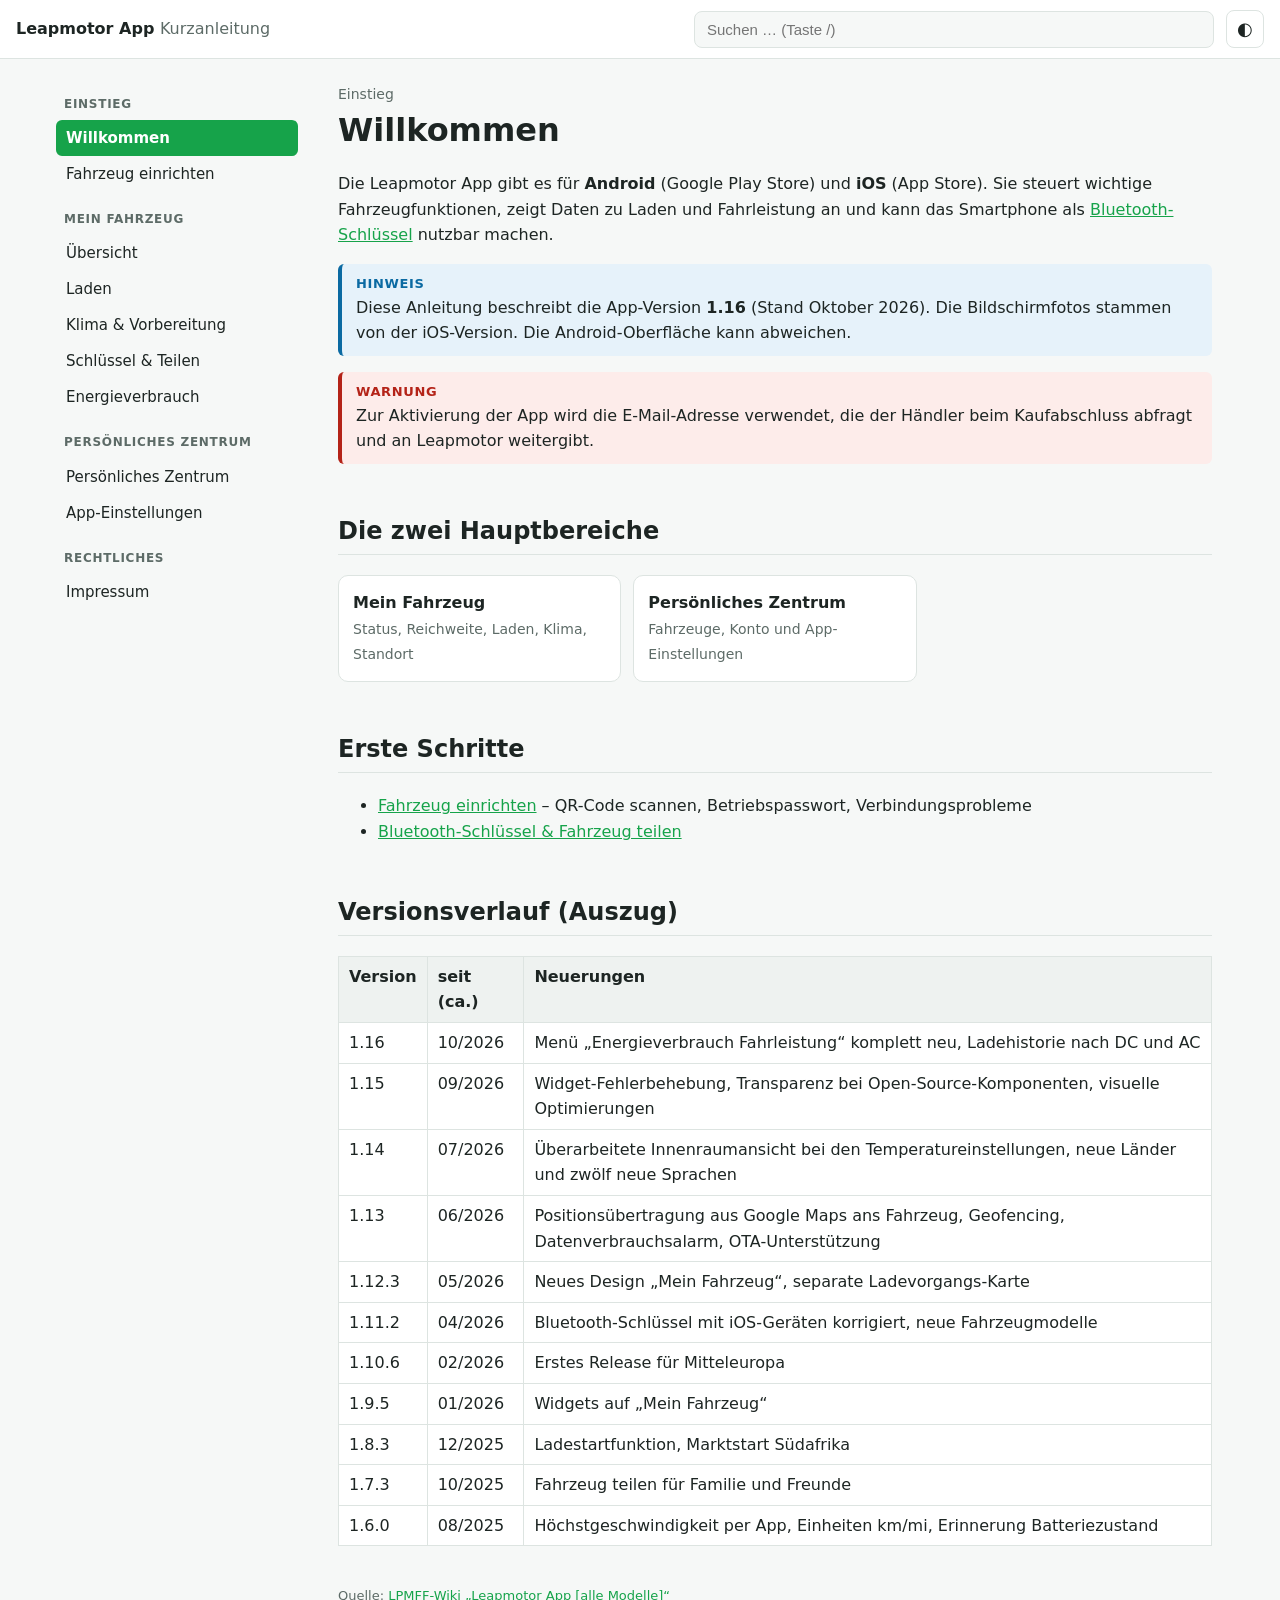
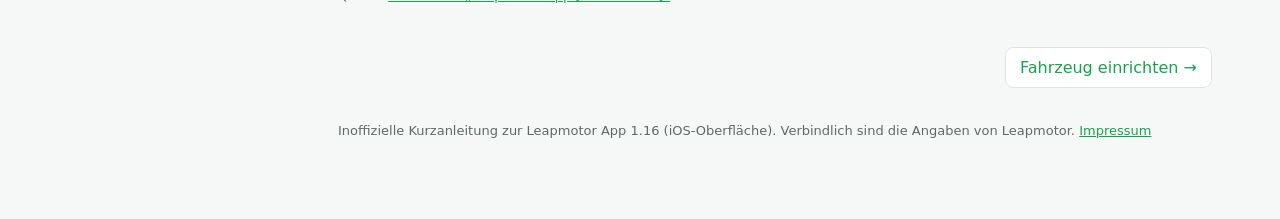
==== manual_app/index.html @ 30ea06e4 "App-Dokumentation erstellt" ====
<!DOCTYPE html>
<html lang="de">
<head>
  <meta charset="utf-8">
  <meta name="viewport" content="width=device-width, initial-scale=1">
  <title>Leapmotor App – Kurzanleitung (Wiki)</title>
  <link rel="stylesheet" href="assets/style.css">
</head>
<body>
  <header class="topbar">
    <button id="menu-toggle" class="icon-btn" aria-label="Menü öffnen" aria-expanded="false">☰</button>
    <a class="brand" href="#/start">Leapmotor App <span>Kurzanleitung</span></a>
    <div class="search">
      <input id="search" type="search" placeholder="Suchen … (Taste /)" autocomplete="off" aria-label="Suche">
      <ul id="results" class="results" hidden></ul>
    </div>
    <button id="theme-toggle" class="icon-btn" aria-label="Hell/Dunkel umschalten">◐</button>
  </header>
  <div class="layout">
    <nav id="nav" class="nav" aria-label="Menü"></nav>
    <main id="content" class="content" tabindex="-1"></main>
  </div>
  <script src="assets/content/core.js"></script>
  <script src="assets/content/articles/start.js"></script>
  <script src="assets/content/articles/einrichtung.js"></script>
  <script src="assets/content/articles/fahrzeug.js"></script>
  <script src="assets/content/articles/laden.js"></script>
  <script src="assets/content/articles/klima.js"></script>
  <script src="assets/content/articles/schluessel.js"></script>
  <script src="assets/content/articles/energie.js"></script>
  <script src="assets/content/articles/zentrum.js"></script>
  <script src="assets/content/articles/einstellungen.js"></script>
  <script src="assets/content/articles/impressum.js"></script>
  <script src="assets/content/menu.js"></script>
  <script src="assets/app.js"></script>
</body>
</html>
---- manual_app/assets/style.css ----
:root {
  --bg: #f6f8f7; --panel: #fff; --text: #1d2523; --muted: #5d6b67; --line: #dde4e1;
  --accent: #16a34a; --accent-soft: #e4f5ea; --code: #eef2f0;
  --warn: #b42318; --warn-bg: #fdecea; --caution: #b45309; --caution-bg: #fff4e0;
  --info: #0b6aa2; --info-bg: #e6f2fa; --tip: #15803d; --tip-bg: #e4f5ea;
}
:root[data-theme="dark"] {
  --bg: #121715; --panel: #1b2220; --text: #e6ecea; --muted: #9aa9a4; --line: #2b3633;
  --accent: #4ade80; --accent-soft: #1d3a2a; --code: #26302d;
  --warn: #ff8a80; --warn-bg: #3a1e1c; --caution: #fbbf5a; --caution-bg: #38290f;
  --info: #7cc4ee; --info-bg: #14293a; --tip: #86efac; --tip-bg: #1d3a2a;
}
* { box-sizing: border-box; }
html { scroll-padding-top: 70px; }
body { margin: 0; background: var(--bg); color: var(--text); font: 16px/1.6 system-ui, -apple-system, "Segoe UI", Roboto, sans-serif; }
a { color: var(--accent); }
.topbar { position: sticky; top: 0; z-index: 20; display: flex; align-items: center; gap: 12px; padding: 10px 16px; background: var(--panel); border-bottom: 1px solid var(--line); }
.brand { font-weight: 700; color: var(--text); text-decoration: none; white-space: nowrap; }
.brand span { color: var(--muted); font-weight: 400; }
.icon-btn { background: none; border: 1px solid var(--line); color: var(--text); border-radius: 8px; width: 38px; height: 38px; font-size: 18px; cursor: pointer; }
#menu-toggle { display: none; }
.search { position: relative; flex: 1; max-width: 520px; margin-left: auto; }
.search input { width: 100%; padding: 9px 12px; border: 1px solid var(--line); border-radius: 8px; background: var(--bg); color: var(--text); font-size: 15px; }
.results { position: absolute; left: 0; right: 0; top: 44px; margin: 0; padding: 4px; list-style: none; background: var(--panel); border: 1px solid var(--line); border-radius: 10px; box-shadow: 0 8px 24px rgba(0,0,0,.18); max-height: 70vh; overflow: auto; }
.results a { display: block; padding: 8px 10px; border-radius: 6px; color: var(--text); text-decoration: none; }
.results li.active a, .results a:hover { background: var(--accent-soft); }
.results strong { display: block; }
.results small { color: var(--muted); }
.results .none { padding: 10px; color: var(--muted); }
mark { background: #fde68a; color: #000; border-radius: 3px; padding: 0 1px; }
.layout { display: flex; align-items: flex-start; max-width: 1200px; margin: 0 auto; }
.nav { position: sticky; top: 61px; width: 270px; flex: none; max-height: calc(100vh - 61px); overflow: auto; padding: 16px 12px 32px 16px; }
.nav h3 { margin: 18px 8px 6px; font-size: 12px; letter-spacing: .06em; text-transform: uppercase; color: var(--muted); }
.nav a { display: block; padding: 6px 10px; border-radius: 6px; color: var(--text); text-decoration: none; font-size: 15px; }
.nav a:hover { background: var(--accent-soft); }
.nav a.current { background: var(--accent); color: #fff; font-weight: 600; }
.content { flex: 1; min-width: 0; padding: 24px 28px 64px; outline: none; }
.content h1 { margin-top: 0; font-size: 2rem; line-height: 1.2; }
.content h2 { margin-top: 2em; padding-bottom: 4px; border-bottom: 1px solid var(--line); }
.crumb { color: var(--muted); font-size: 14px; margin-bottom: 6px; }
.lead { font-size: 1.1rem; color: var(--muted); }
figure { margin: 16px 0; }
figure img { max-width: 100%; max-height: 560px; border: 1px solid var(--line); border-radius: 10px; display: block; cursor: zoom-in; }
figcaption { font-size: 14px; color: var(--muted); margin-top: 4px; }
.callout { border-left: 4px solid; border-radius: 6px; padding: 10px 14px; margin: 16px 0; }
.callout b:first-child { display: block; font-size: 13px; text-transform: uppercase; letter-spacing: .05em; }
.callout.warn { background: var(--warn-bg); border-color: var(--warn); } .callout.warn b:first-child { color: var(--warn); }
.callout.caution { background: var(--caution-bg); border-color: var(--caution); } .callout.caution b:first-child { color: var(--caution); }
.callout.info { background: var(--info-bg); border-color: var(--info); } .callout.info b:first-child { color: var(--info); }
.callout.tip { background: var(--tip-bg); border-color: var(--tip); } .callout.tip b:first-child { color: var(--tip); }
.menu-path { font-family: ui-monospace, Menlo, monospace; font-size: .9em; background: var(--code); padding: 2px 7px; border-radius: 6px; white-space: nowrap; }
table { border-collapse: collapse; width: 100%; margin: 16px 0; background: var(--panel); }
th, td { border: 1px solid var(--line); padding: 7px 10px; text-align: left; vertical-align: top; }
th { background: var(--code); }
.cards { display: grid; grid-template-columns: repeat(auto-fill, minmax(220px, 1fr)); gap: 12px; margin: 16px 0; }
.card { display: block; padding: 14px; background: var(--panel); border: 1px solid var(--line); border-radius: 10px; color: var(--text); text-decoration: none; }
.card:hover { border-color: var(--accent); }
.card strong { display: block; } .card span { color: var(--muted); font-size: 14px; }
.pager { display: flex; justify-content: space-between; gap: 12px; margin-top: 48px; }
.pager a { padding: 10px 14px; border: 1px solid var(--line); border-radius: 8px; background: var(--panel); text-decoration: none; }
.footer-note { margin-top: 40px; font-size: 13px; color: var(--muted); }
.lightbox { position: fixed; inset: 0; background: rgba(0,0,0,.85); display: flex; align-items: center; justify-content: center; z-index: 50; cursor: zoom-out; }
.lightbox img { max-width: 96vw; max-height: 96vh; border-radius: 8px; }
@media (max-width: 820px) {
  #menu-toggle { display: block; }
  .brand span { display: none; }
  .nav { position: fixed; top: 61px; left: 0; bottom: 0; z-index: 15; background: var(--panel); border-right: 1px solid var(--line); transform: translateX(-100%); transition: transform .2s; max-height: none; }
  body.menu-open .nav { transform: none; }
  .content { padding: 18px 16px 48px; }
}
@media print { .topbar, .nav, .pager { display: none; } .content { padding: 0; } }
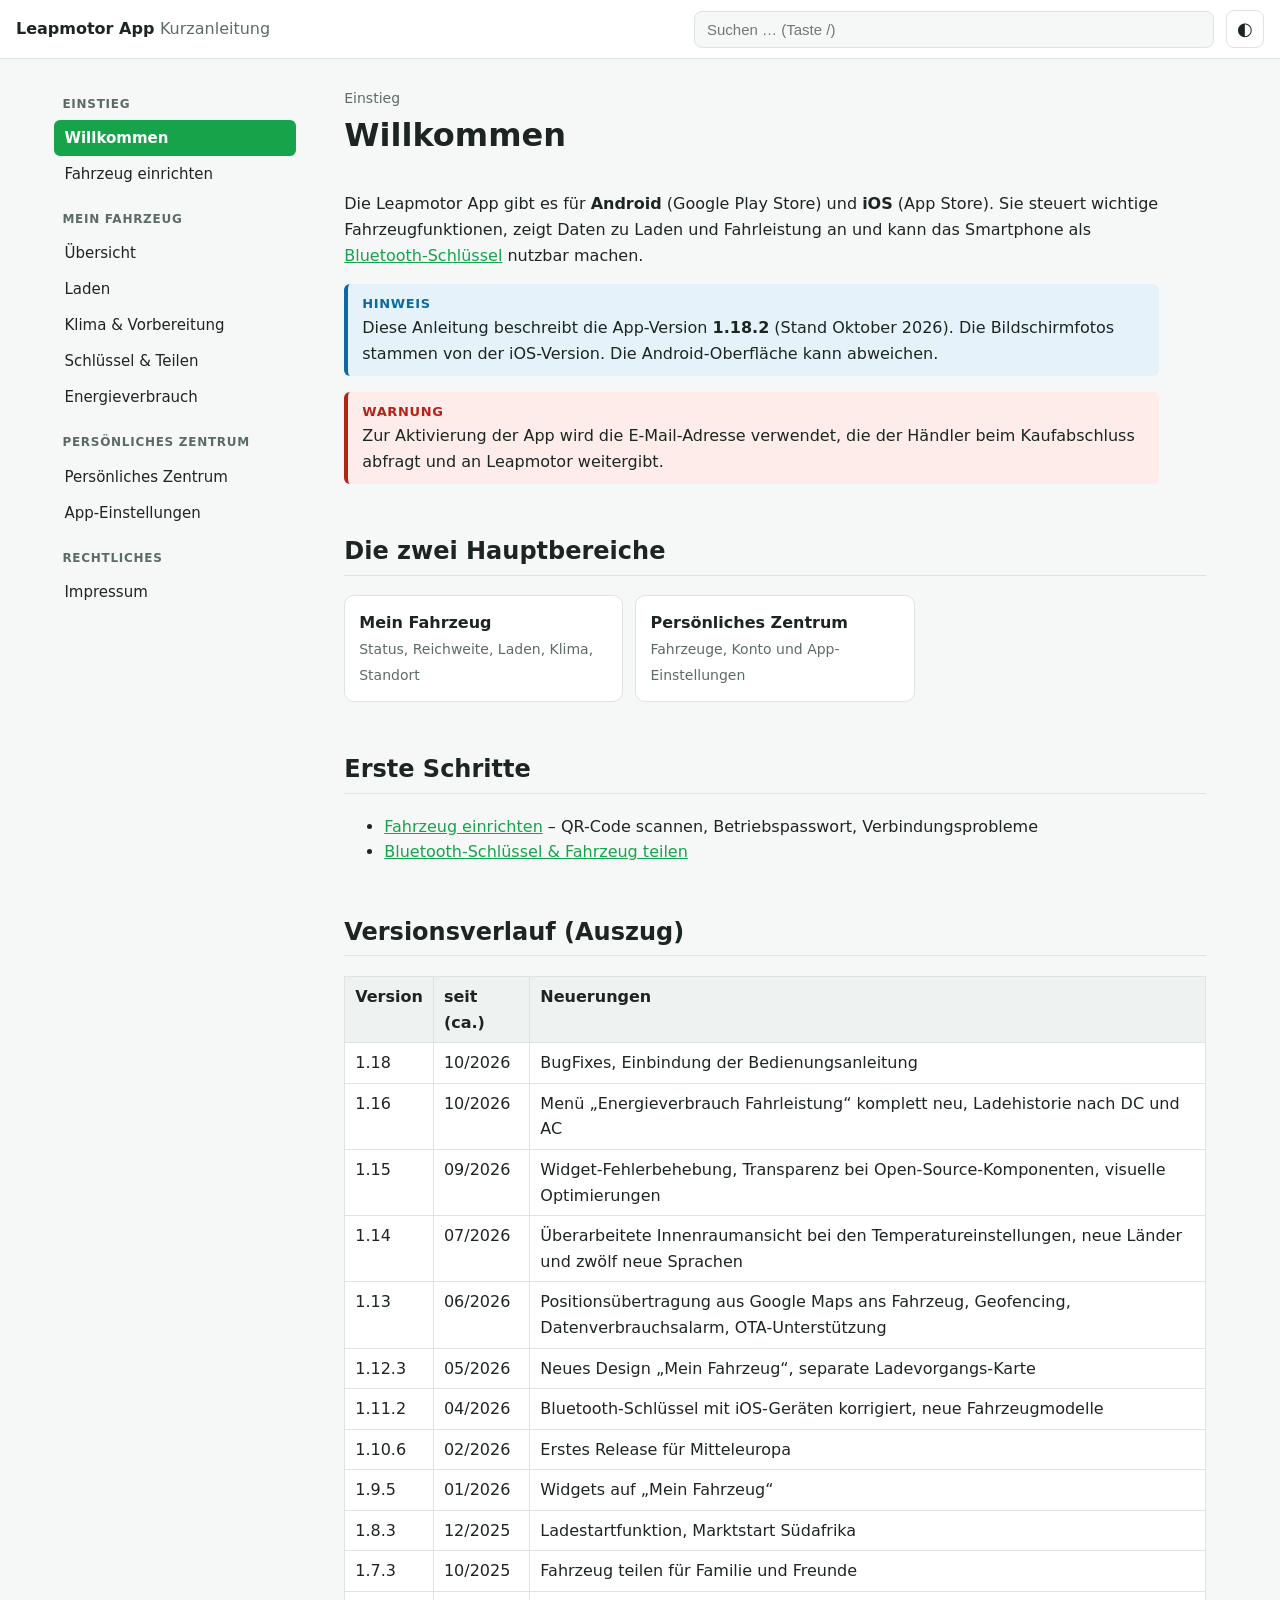
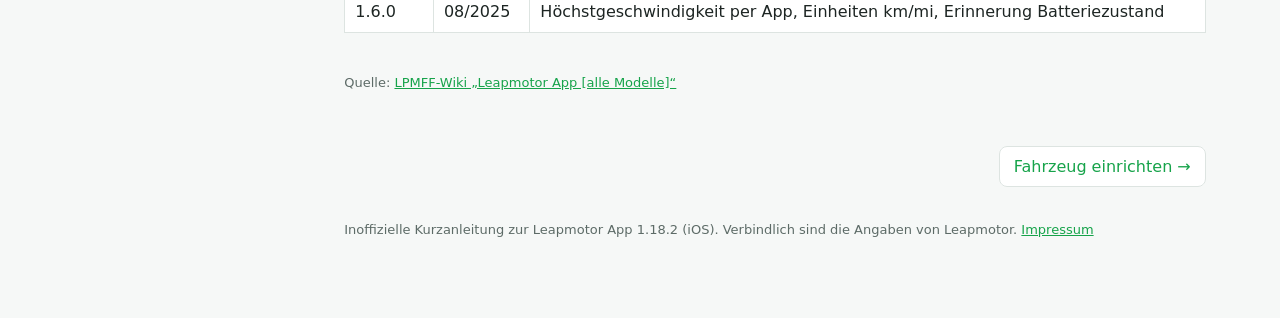
==== commit efbec947: "Formatierung und Vereinheitlichung" ====
--- a/manual_app/index.html
+++ b/manual_app/index.html
@@ -4,7 +4,7 @@
   <meta charset="utf-8">
   <meta name="viewport" content="width=device-width, initial-scale=1">
   <title>Leapmotor App – Kurzanleitung (Wiki)</title>
-  <link rel="stylesheet" href="assets/style.css">
+  <link rel="stylesheet" href="assets/style.css?v=9">
 </head>
 <body>
   <header class="topbar">
@@ -32,6 +32,6 @@
   <script src="assets/content/articles/einstellungen.js"></script>
   <script src="assets/content/articles/impressum.js"></script>
   <script src="assets/content/menu.js"></script>
-  <script src="assets/app.js"></script>
+  <script src="assets/app.js?v=9"></script>
 </body>
 </html>
--- a/manual_app/assets/style.css
+++ b/manual_app/assets/style.css
@@ -12,7 +12,7 @@
 }
 * { box-sizing: border-box; }
 html { scroll-padding-top: 70px; }
-body { margin: 0; background: var(--bg); color: var(--text); font: 16px/1.6 system-ui, -apple-system, "Segoe UI", Roboto, sans-serif; }
+body { margin: 0; background: var(--bg); color: var(--text); font: clamp(16px, .72vw, 20px)/1.6 system-ui, -apple-system, "Segoe UI", Roboto, sans-serif; }
 a { color: var(--accent); }
 .topbar { position: sticky; top: 0; z-index: 20; display: flex; align-items: center; gap: 12px; padding: 10px 16px; background: var(--panel); border-bottom: 1px solid var(--line); }
 .brand { font-weight: 700; color: var(--text); text-decoration: none; white-space: nowrap; }
@@ -28,19 +28,33 @@
 .results small { color: var(--muted); }
 .results .none { padding: 10px; color: var(--muted); }
 mark { background: #fde68a; color: #000; border-radius: 3px; padding: 0 1px; }
-.layout { display: flex; align-items: flex-start; max-width: 1200px; margin: 0 auto; }
-.nav { position: sticky; top: 61px; width: 270px; flex: none; max-height: calc(100vh - 61px); overflow: auto; padding: 16px 12px 32px 16px; }
+.layout { display: flex; align-items: flex-start; width: min(94%, 2200px); margin: 0 auto; }
+.nav { position: sticky; top: 61px; width: clamp(270px, 16vw, 340px); flex: none; max-height: calc(100vh - 61px); overflow: auto; padding: 16px 12px 32px 16px; }
 .nav h3 { margin: 18px 8px 6px; font-size: 12px; letter-spacing: .06em; text-transform: uppercase; color: var(--muted); }
 .nav a { display: block; padding: 6px 10px; border-radius: 6px; color: var(--text); text-decoration: none; font-size: 15px; }
 .nav a:hover { background: var(--accent-soft); }
 .nav a.current { background: var(--accent); color: #fff; font-weight: 600; }
-.content { flex: 1; min-width: 0; padding: 24px 28px 64px; outline: none; }
+.content { flex: 1; min-width: 0; padding: clamp(24px, 2.2vw, 48px) clamp(28px, 2.8vw, 64px) 64px; outline: none; }
+.sec { display: flow-root; }
+.sec + .sec { margin-top: 2em; }
+.content .sec > h2, .content .sub > h3 { margin-top: 0; }
+.content .sub > h3 { padding-bottom: 4px; border-bottom: 1px solid var(--line); }
+.sec.sub { margin-top: 1.6em; }
+.sec > p, .sec > ul, .sec > ol, .sec > .callout { max-width: 80ch; }
 .content h1 { margin-top: 0; font-size: 2rem; line-height: 1.2; }
 .content h2 { margin-top: 2em; padding-bottom: 4px; border-bottom: 1px solid var(--line); }
 .crumb { color: var(--muted); font-size: 14px; margin-bottom: 6px; }
 .lead { font-size: 1.1rem; color: var(--muted); }
 figure { margin: 16px 0; }
-figure img { max-width: 100%; max-height: 560px; border: 1px solid var(--line); border-radius: 10px; display: block; cursor: zoom-in; }
+figure img { max-width: 100%; max-height: min(75vh, 900px); border: 1px solid var(--line); border-radius: 10px; display: block; cursor: zoom-in; }
+/* Desktop/Laptop: Bilder rechts, Text umfließt sie; gleiche Breite = gleicher Maßstab */
+@media (min-width: 821px) {
+  figure { float: right; clear: right; width: clamp(220px, 22vw, 380px); margin: 4px 0 20px 32px; }
+  figure img { width: 100%; height: auto; max-height: none; }
+  .content .callout { display: flow-root; }
+  .sec:first-of-type > figure ~ p:first-of-type { margin-top: 0; }
+  .pager { clear: both; }
+}
 figcaption { font-size: 14px; color: var(--muted); margin-top: 4px; }
 .callout { border-left: 4px solid; border-radius: 6px; padding: 10px 14px; margin: 16px 0; }
 .callout b:first-child { display: block; font-size: 13px; text-transform: uppercase; letter-spacing: .05em; }
@@ -62,10 +76,13 @@
 .lightbox { position: fixed; inset: 0; background: rgba(0,0,0,.85); display: flex; align-items: center; justify-content: center; z-index: 50; cursor: zoom-out; }
 .lightbox img { max-width: 96vw; max-height: 96vh; border-radius: 8px; }
 @media (max-width: 820px) {
+  .layout { width: 100%; }
   #menu-toggle { display: block; }
   .brand span { display: none; }
   .nav { position: fixed; top: 61px; left: 0; bottom: 0; z-index: 15; background: var(--panel); border-right: 1px solid var(--line); transform: translateX(-100%); transition: transform .2s; max-height: none; }
   body.menu-open .nav { transform: none; }
   .content { padding: 18px 16px 48px; }
+  table { display: block; overflow-x: auto; }
+  .menu-path { white-space: normal; }
 }
 @media print { .topbar, .nav, .pager { display: none; } .content { padding: 0; } }
